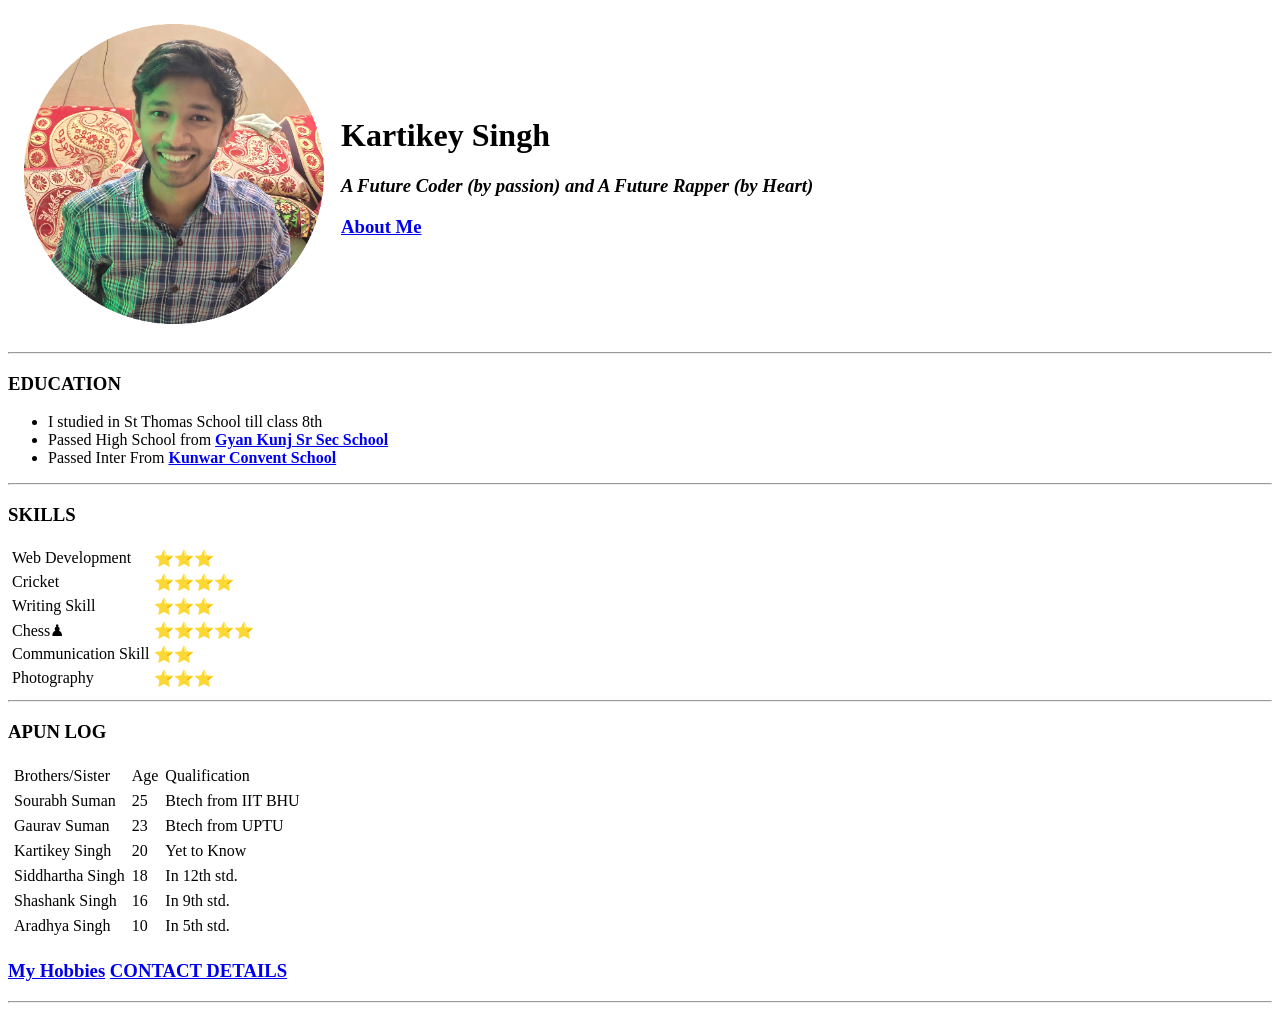
==== index.html @ 51efd233 "Add files via upload" ====
<!DOCTYPE html>
<html lang="en" dir="ltr">

<head>
  <meta charset="utf-8">
  <title>Kartikey's Personal Site</title>
</head>

<body>
  <table cellspacing="15">
    <tr>
      <td><img src="download3.png" alt="Kartikey Profile Picture"></td>
      <td>
        <h1>Kartikey Singh</h1>
        <h3>
          </p><em><strong>
              A Future Coder (by passion) and A Future Rapper (by Heart)
            </strong></em></p>
          <p>
          <h3> <a href="About me.html">About Me</a> </h3>
          </p>
      </td>
  </table>
  <hr>
  <h3>EDUCATION</h3>
  <ul>
    <li>I studied in St Thomas School till class 8th</li>
    <li>Passed High School from <strong><a href="http://www.gyankunjacademy.edu.in/">Gyan Kunj Sr Sec School</a></strong></li>
    <li>Passed Inter From <strong><a href="http://kcsss.in/">Kunwar Convent School</a></strong>
    </li>
  </ul>
  <hr>
  <h3>SKILLS</h3>
  <table cellspacing="3">
    <tr>
      <td>Web Development</td>
      <td>⭐⭐⭐</td>
    </tr>
    <tr>
      <td>Cricket</td>
      <td>⭐⭐⭐⭐</td>
    </tr>
    <tr>
      <td>Writing Skill</td>
      <td>⭐⭐⭐</td>
    </tr>
    <tr>
      <td>Chess♟</td>
      <td>⭐⭐⭐⭐⭐</td>
    </tr>
    <tr>
    <td>Communication Skill</td>
    <td>⭐⭐</td>
    </tr>
  <tr>
      <td>Photography</td>
      <td>⭐⭐⭐</td>
    </tr>
  </table>
  <hr>
  <h3>APUN LOG</h3>
  <table cellspacing="5">
    <thead>
      <tr>
        <td>Brothers/Sister</td>
        <td>Age</td>
        <td>Qualification</td>
      </tr>
    </thead>
    <tbody>
      <tr>
        <td>Sourabh Suman</td>
        <td>25</td>
        <td>Btech from IIT BHU</td>
      </tr>
      <tr>
        <td>Gaurav Suman</td>
        <td>23</td>
        <td>Btech from UPTU</td>
      </tr>
      <tr>
        <td>Kartikey Singh</td>
        <td>20</td>
        <td>Yet to Know</td>
      </tr>
      <tr>
        <td>Siddhartha Singh</td>
        <td>18</td>
        <td>In 12th std.</td>
      </tr>
      <tr>
        <td>Shashank Singh</td>
        <td>16</td>
        <td>In 9th std.</td>
      </tr>
      <tr>
        <td>Aradhya Singh</td>
        <td>10</td>
        <td>In 5th std.</td>
      </tr>
    </tbody>
  </table>
  <h3><a href="hobbies.html">My Hobbies</a>
    </ol>
    <a href="CONTACT ME.html">CONTACT DETAILS</a>
  </h3>
  <hr>
</body>

</html>
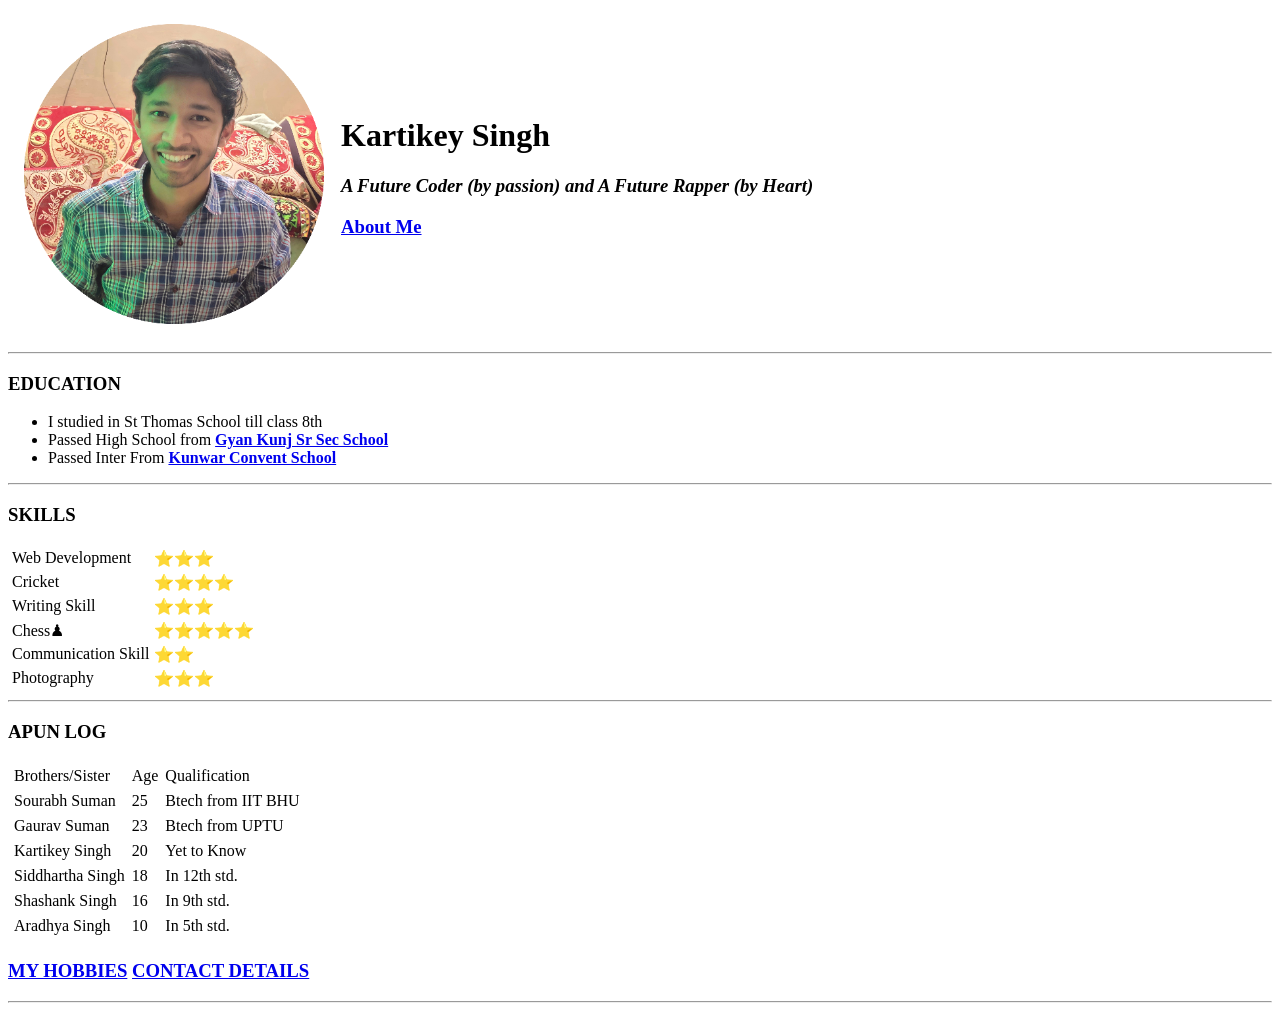
==== commit a066f5a8: "Update index.html" ====
--- a/index.html
+++ b/index.html
@@ -100,7 +100,7 @@
       </tr>
     </tbody>
   </table>
-  <h3><a href="hobbies.html">My Hobbies</a>
+  <h3><a href="hobbies.html">MY HOBBIES</a>
     </ol>
     <a href="CONTACT ME.html">CONTACT DETAILS</a>
   </h3>
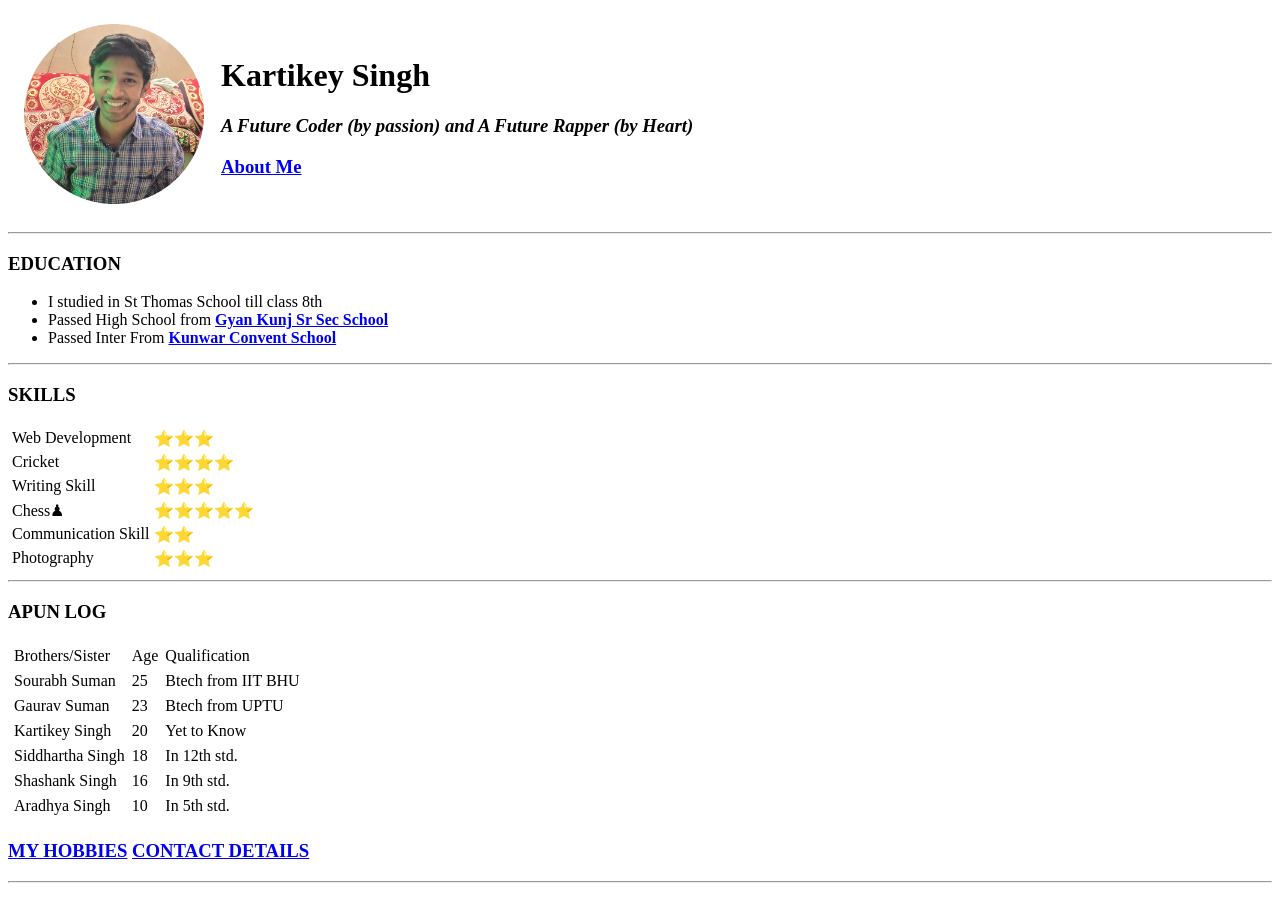
==== commit b9f74a68: "Update index.html" ====
--- a/index.html
+++ b/index.html
@@ -4,6 +4,11 @@
 <head>
   <meta charset="utf-8">
   <title>Kartikey's Personal Site</title>
+  <style>
+    img{
+      height: 180px;
+    }
+  </style>
 </head>
 
 <body>
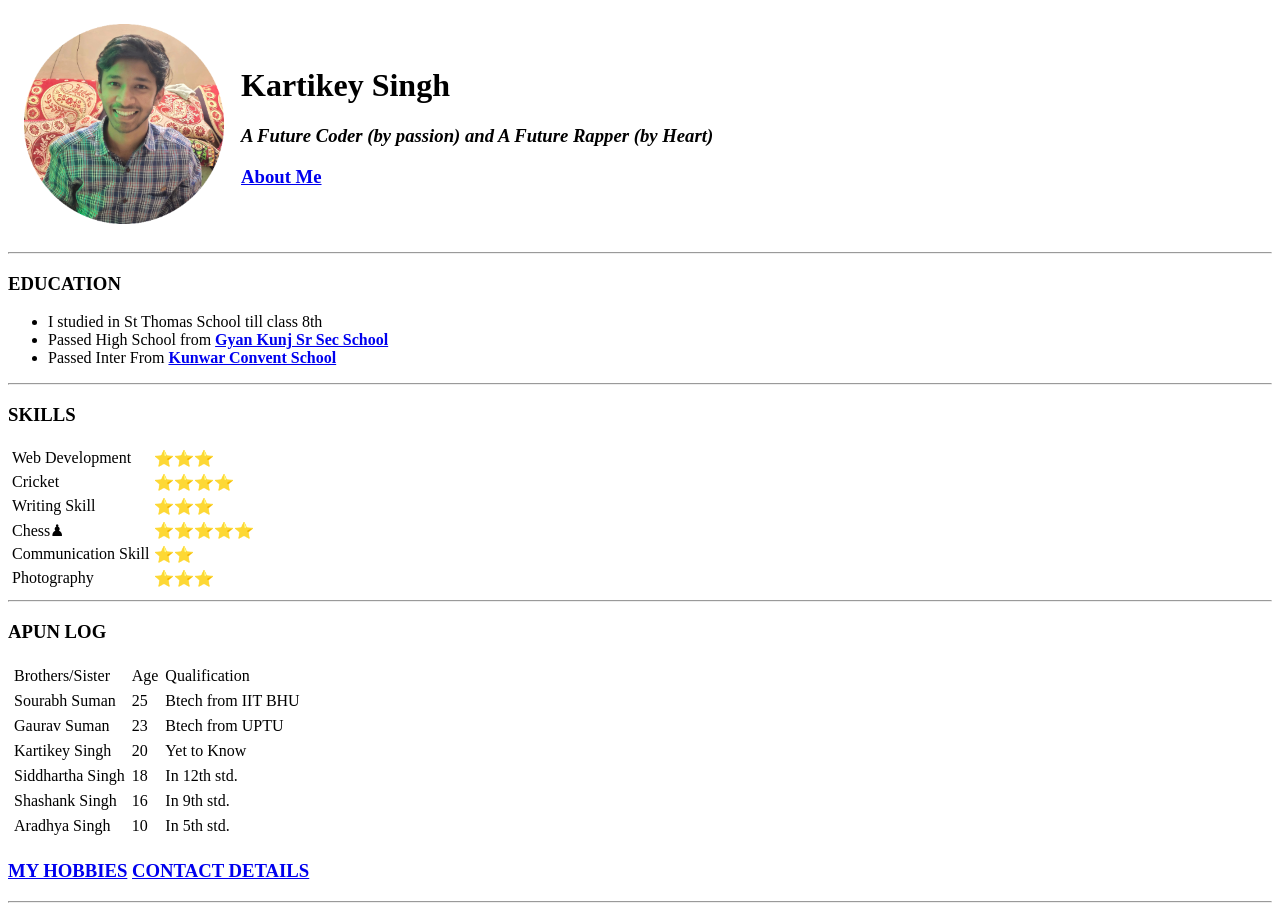
==== commit b83046e2: "Update index.html" ====
--- a/index.html
+++ b/index.html
@@ -5,8 +5,8 @@
   <meta charset="utf-8">
   <title>Kartikey's Personal Site</title>
   <style>
-    img{
-      height: 180px;
+    img{ 
+       height: 200px;
     }
   </style>
 </head>
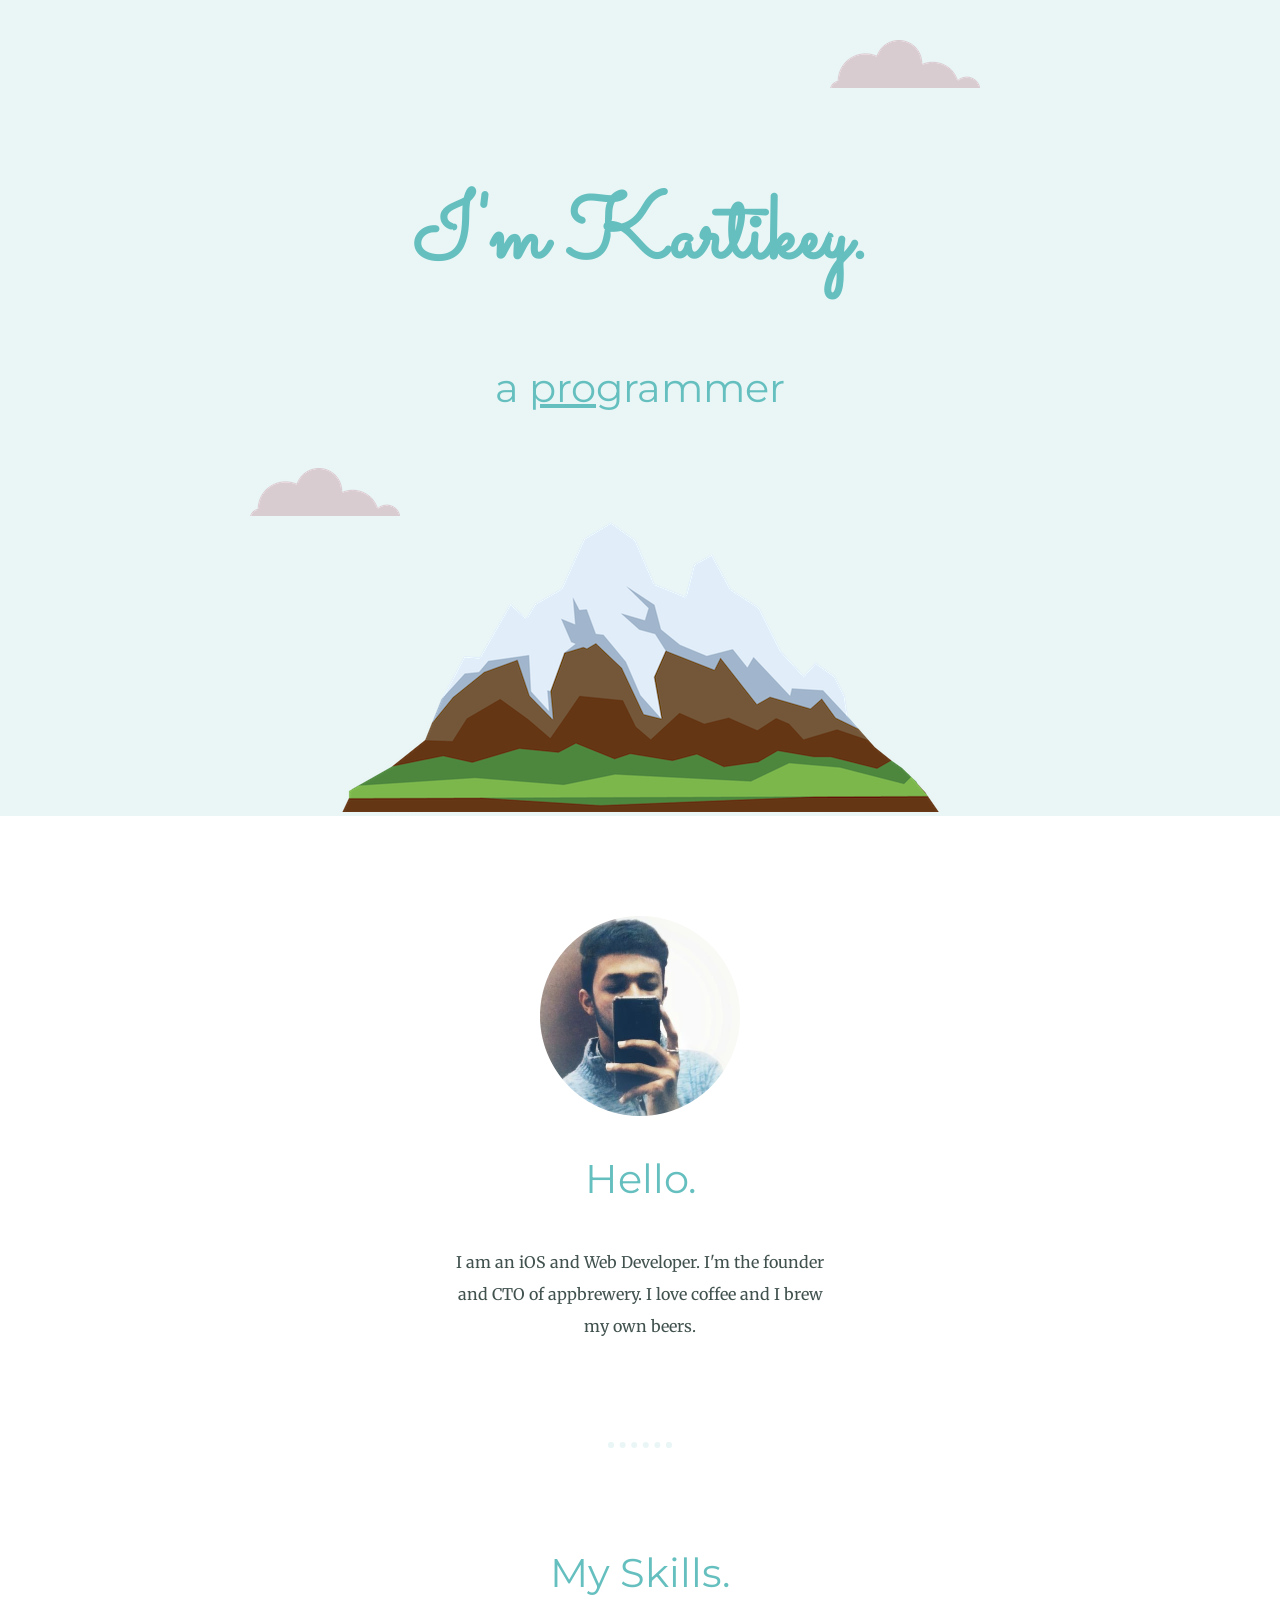
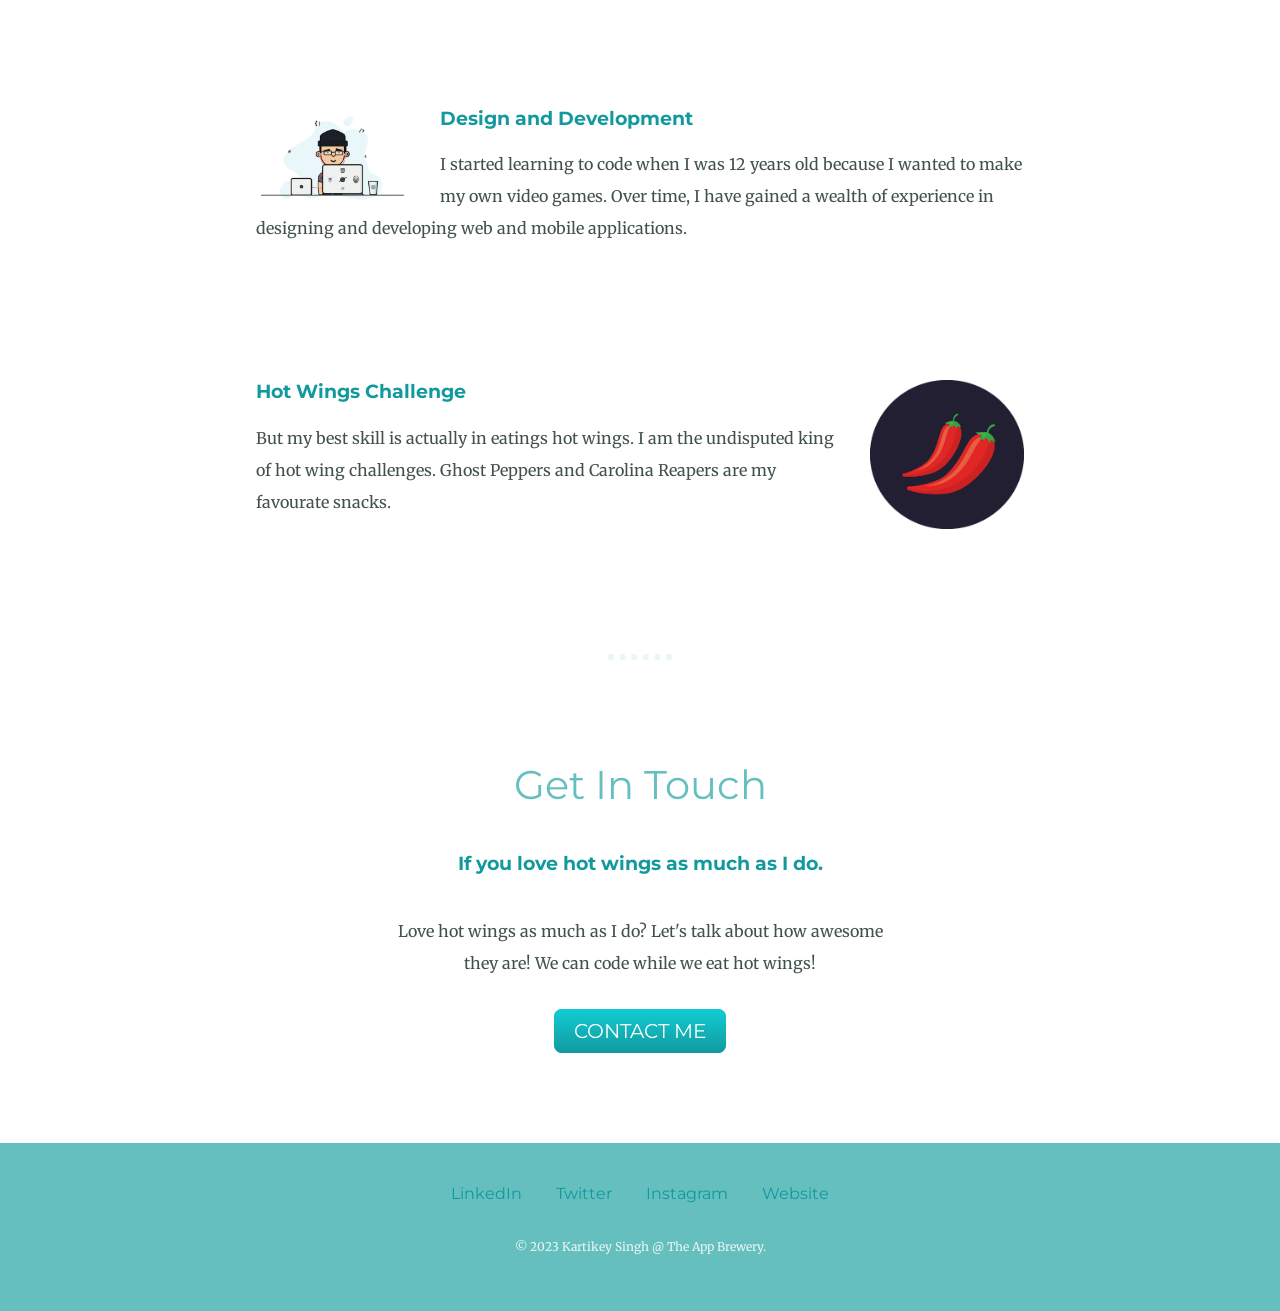
==== commit 9e88b21b: "Add files via upload" ====
--- a/index.html
+++ b/index.html
@@ -3,113 +3,73 @@
 
 <head>
   <meta charset="utf-8">
-  <title>Kartikey's Personal Site</title>
-  <style>
-    img{ 
-       height: 200px;
-    }
-  </style>
+  <title>KK NEW SITE</title>
+  <link rel="stylesheet" href="css\styles.css">
+  <link rel="icon" href="favicon.ico">
+  <link href="https://fonts.googleapis.com/css2?family=Merriweather&family=Montserrat&family=Sacramento&display=swap" rel="stylesheet">
+
 </head>
 
 <body>
-  <table cellspacing="15">
-    <tr>
-      <td><img src="download3.png" alt="Kartikey Profile Picture"></td>
-      <td>
-        <h1>Kartikey Singh</h1>
-        <h3>
-          </p><em><strong>
-              A Future Coder (by passion) and A Future Rapper (by Heart)
-            </strong></em></p>
-          <p>
-          <h3> <a href="About me.html">About Me</a> </h3>
-          </p>
-      </td>
-  </table>
+
+  <div class="top-container">
+    <img class="top-cloud" src="images\cloud.png" alt="cloud-images">
+    <h1>I'm Kartikey.</h1>
+    <h2 class="programmer">a <span class="pro">pro</span>grammer</h2>
+    <img class="bottom-cloud" src="images\cloud.png" alt="cloud-images">
+    <img class="mountain-image" src="images\mountain.png" alt="mountain-img">
+
+  </div>
+
+  <div class="middle-container">
+    <div class="profile">
+      <img height="200px" src="images\kk.png" alt="kartik-img">
+      <h2>Hello.</h2>
+      <p class="intro">I am an iOS and Web Developer. I'm the founder and CTO of appbrewery. I love coffee and I brew
+        my own beers.
+    </div>
+    <hr>
+    <div class="skills">
+      <h2>My Skills.</h2>
+      <div class="skill-row">
+        <img class="code-img" src="images\coding.gif" alt="">
+        <p><h3>Design and Development</h3></p>
+        <p>I started learning to code when I was 12 years old because I wanted to make my own video games. Over time, I have
+        gained a wealth of experience in designing and developing web and mobile applications.</p> <br>
+      </div>
+
+      <div class="skill-row">
+        <p><img class="chilli-img" src="images\chillies.png" alt=""></p>
+        <h3>Hot Wings Challenge</h3>
+        <p>But my best skill is actually in eatings hot wings. I am the undisputed king of hot wing challenges.
+        Ghost Peppers and Carolina Reapers are my favourate snacks.</p> <br>
+      </div>
+    </div>
+
   <hr>
-  <h3>EDUCATION</h3>
-  <ul>
-    <li>I studied in St Thomas School till class 8th</li>
-    <li>Passed High School from <strong><a href="http://www.gyankunjacademy.edu.in/">Gyan Kunj Sr Sec School</a></strong></li>
-    <li>Passed Inter From <strong><a href="http://kcsss.in/">Kunwar Convent School</a></strong>
-    </li>
-  </ul>
-  <hr>
-  <h3>SKILLS</h3>
-  <table cellspacing="3">
-    <tr>
-      <td>Web Development</td>
-      <td>⭐⭐⭐</td>
-    </tr>
-    <tr>
-      <td>Cricket</td>
-      <td>⭐⭐⭐⭐</td>
-    </tr>
-    <tr>
-      <td>Writing Skill</td>
-      <td>⭐⭐⭐</td>
-    </tr>
-    <tr>
-      <td>Chess♟</td>
-      <td>⭐⭐⭐⭐⭐</td>
-    </tr>
-    <tr>
-    <td>Communication Skill</td>
-    <td>⭐⭐</td>
-    </tr>
-  <tr>
-      <td>Photography</td>
-      <td>⭐⭐⭐</td>
-    </tr>
-  </table>
-  <hr>
-  <h3>APUN LOG</h3>
-  <table cellspacing="5">
-    <thead>
-      <tr>
-        <td>Brothers/Sister</td>
-        <td>Age</td>
-        <td>Qualification</td>
-      </tr>
-    </thead>
-    <tbody>
-      <tr>
-        <td>Sourabh Suman</td>
-        <td>25</td>
-        <td>Btech from IIT BHU</td>
-      </tr>
-      <tr>
-        <td>Gaurav Suman</td>
-        <td>23</td>
-        <td>Btech from UPTU</td>
-      </tr>
-      <tr>
-        <td>Kartikey Singh</td>
-        <td>20</td>
-        <td>Yet to Know</td>
-      </tr>
-      <tr>
-        <td>Siddhartha Singh</td>
-        <td>18</td>
-        <td>In 12th std.</td>
-      </tr>
-      <tr>
-        <td>Shashank Singh</td>
-        <td>16</td>
-        <td>In 9th std.</td>
-      </tr>
-      <tr>
-        <td>Aradhya Singh</td>
-        <td>10</td>
-        <td>In 5th std.</td>
-      </tr>
-    </tbody>
-  </table>
-  <h3><a href="hobbies.html">MY HOBBIES</a>
-    </ol>
-    <a href="CONTACT ME.html">CONTACT DETAILS</a>
-  </h3>
-  <hr>
+    <div class="contact-me">
+      <h2>Get In Touch</h2>
+      <h3>If you love hot wings as much as I do.</h3>
+      <p class="contact-message">Love hot wings as much as I do? Let's talk about how awesome they are!
+         We can code while we eat hot wings!</p>
+
+
+
+      <a class="btn" href="mailto:name@email.com">CONTACT ME</a>
+    </div>
+  </div>
+
+
+  <div class="bottom-container">
+    <a class="footer-link" href="https://www.linkedin.com/in/thekartikey">LinkedIn</a>
+    <a class="footer-link" href="https://twitter.com/kartikeyDNH">Twitter</a>
+    <a class="footer-link" href="https://www.instagram.com/_kartikey_singh/">Instagram</a>
+    <a class="footer-link" href="https://kartikbhaii.github.io/myprofile">Website</a>
+    <p class="copyright">© 2023 Kartikey Singh @ The App Brewery.</p>
+  </div>
+
+
+
 </body>
 
 </html>
